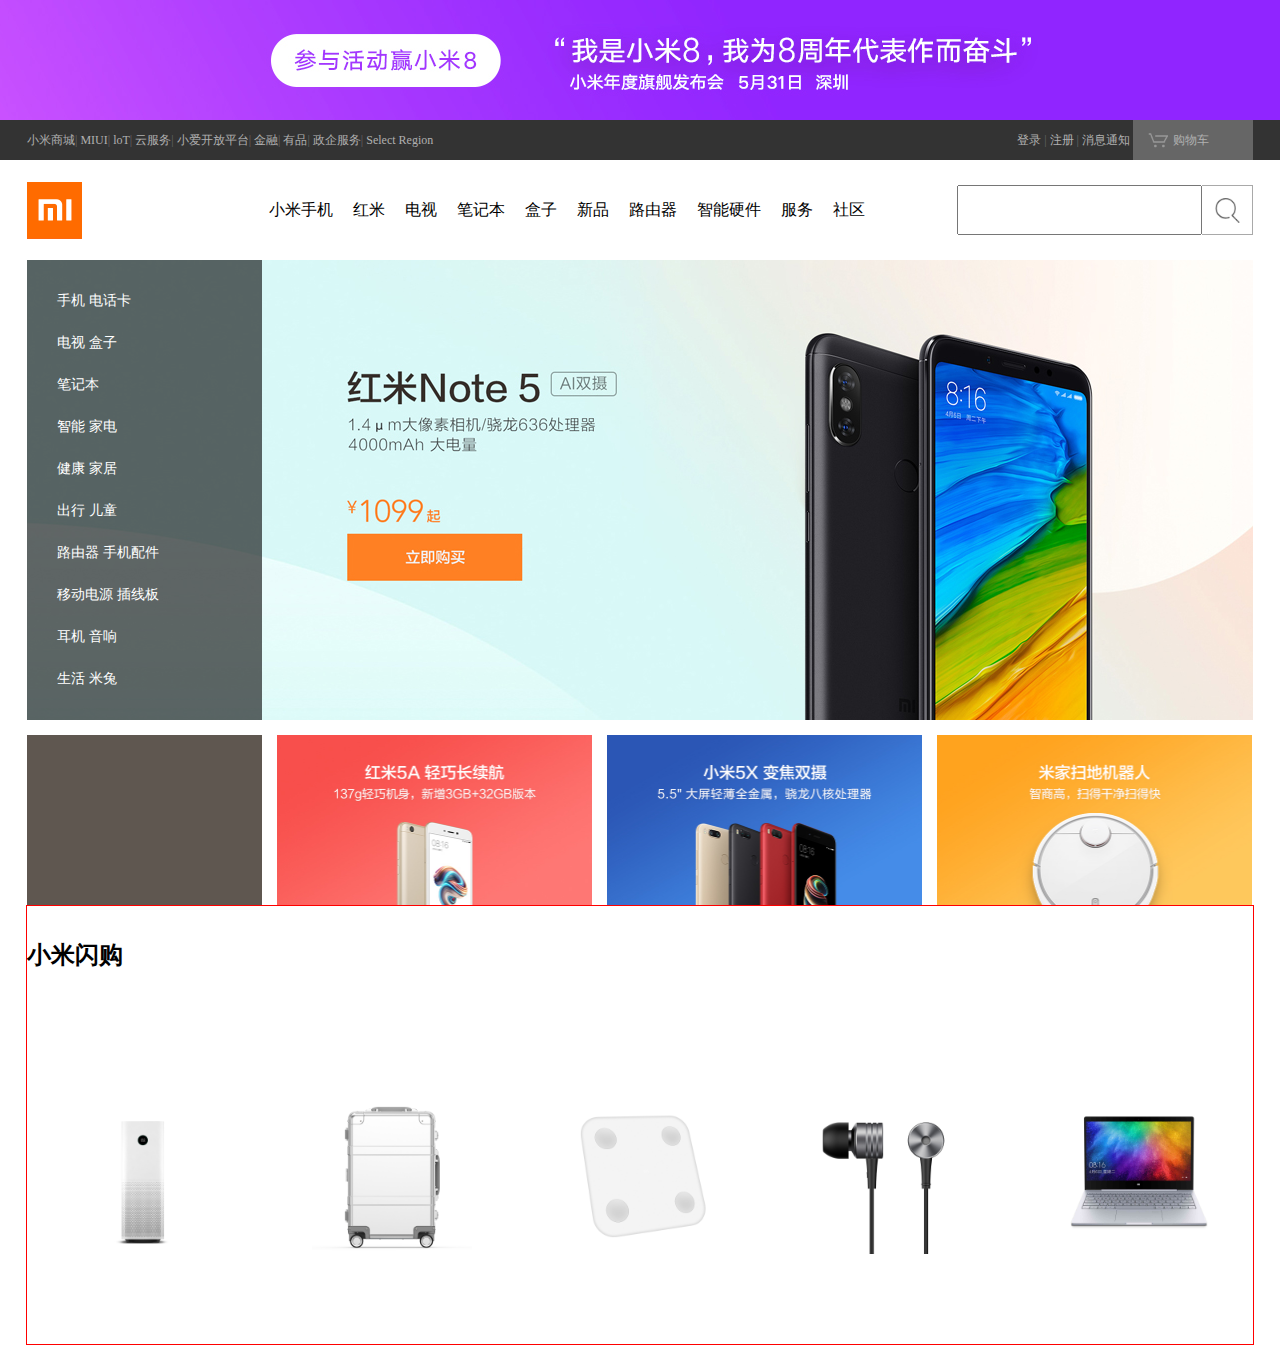
==== mi/index.html @ 854b203d "mi" ====
<!DOCTYPE html>
<html lang="en">
<head>
  <meta charset="UTF-8">
  <title>xiaomi</title>   
  <style type="text/less">
   body {
      margin: 0; 
      width:100%;
    }
    .tou {
      width:100%;
      height:120px;
      background-image:url(head.jpg);
      background-position:center;
      xtext-indent:-9999em;
      min-width:1226px;
      a {
      display: block;
      width: 100%;
      height: 120px;
    }
    }
    .daohang {
      width: 100%;
      height:40px;
      background:#333;
      box-sizing: border-box;
      div {
        width:1226px;
        height:40px;
        margin:0 auto;
        vertical-align: middle;
        background:#333;
        ul {
          font-size:12px;
        }
        .youdaohang {          
          float: right;
          height:40px;
          .gwc {
            xfont-size:0;
            position: relative;
            display: inline-block;
            box-sizing: border-box;
            background-color: #666666;
            background-image:url(gwc1.png);
            background-repeat: no-repeat;            
            background-size:20px 20px;
            background-position:15px;
            width:120px;
            height:40px;
            line-height:40px;
            padding-left:40px;            
            ul {              
              xdisplay: none;
              overflow: hidden;
              position:absolute;
              width:320px;
              xheight:80px;
              top:100%;
              right:0%;
              color:black;
              background:white;
              z-index:50;
              max-height:0px;
              xborder:1px solid rgb(237,237,237);
              border-top:none;
              box-shadow: 0 5px 10px #ddd;
              transform:translateY(-5px);
              li {
                display: inline-block;
                width:320px;
                xheight:20px;
                text-align: center;
                background-color: white;
                xborder:1px solid black;
                xborder-top:none;
                xvertical-align: top;
                margin:0;
                padding:0;
              }
            } 
          }
          
          .gwc:hover {
            background-image:url(gwc2.png);
            background-repeat: no-repeat;
            background-repeat: no-repeat;            
            background-size:20px 20px;
            background-position:15px;
            background-color: white;            
          }
          .gwc:hover a {
            width:120px;
            height:40px;
            color:#ff6700;
          }
          .gwc:hover ul {
              xdisplay: block; 
              max-height: 200px;  
              transition:1s;
              transform:translateY(0px);
            }
        } 
        ul {
        display: inline-block;
        margin :0;
        padding:0;
        line-height:40px;
        span {
          color:#666666;
        }
        
        li {
          display: inline-block;
          font-size:12px;

          a {
            text-decoration:none;
            color: #b0b0b0;
          }
          a:hover {
            color:white;
          }
        }       
      }
      }  
    }
    .cd1 {
      width:100%;
      height:100px;
      box-sizing: border-box;
      position:relative;
    .cd2 {
      xposition: relative;
      width:1226px;
      height:100px;
      margin:0 auto;
      background-color:white;
      .sousuo {
        float:right;
        width:296px;
        height:50px;
        margin-top:25px;
      }
    .cd {
      float: left;
      width:850px;
      height:100px;
      xtransition:height 1s;
      div {
        display: inline-block;
        transition:height 1s;
        .xiala1 {
          height:0;
          overflow: hidden;
          position:absolute;
          display: inline-block;
          xlist-style-type:none;
          padding:0;
          margin:0;
          width:100%;
          background-color: red; 
          z-index:50;
          top:100%;
          left:0;
          .xiala2 {
            width:1226px;
            margin:0 auto;
            list-style-type:none;
            padding:0;
            li {
              float:left;
              width:200px;
              height:230px;
            }
          }         
        }
        a {
          text-decoration:none;
          color: black;
          span {
            line-height: 100px;
            font-size:16px;
            margin:8px;
          }
        }
        a:hover {
          color:#ff6700;
        }        
      }
      div:hover > .xiala1{
        z-index:55;
      }     
    }
    .cd:hover .xiala1{
        height:230px;
        transition:height 1s .5s;
    }
    .sousuo1 {
      float:right;
      height:50px;
      width:296px;
      margin-top:25px;
      right:0;

      .sousuo2 {
        height:50px;
        width:296px;
        position:relative; 
        .sousuo3 {
          width:245px;
          height:50px;
          box-sizing: border-box;                   
        }
        .sousuo3:focus + .guanjianci{
          display: block;
        }
        .guanjianci {  
            font-size:12px;          
            position:absolute;
            top:100%;
            list-style-type: none;
            padding:0;
            margin:0;
            width:245px;
            height:300px;
            border:1px solid rgb(255,103,0);
            z-index:1000;
            display: none;
            background-color: white;
            li {
              line-height:30px;
              height:30px;
              a {
                color:rgb(119,119,119);
                text-decoration:none;
                padding:15px;                
              }
            }
          }
        .anniu {
          float: right;
          top:0;
          height:50px;
          width:51px;
          cursor:pointer;
          border:1px solid rgb(169,169,169);
          border-left:none;
          box-sizing:border-box;
          background-image: url(search.png);
          background-repeat: no-repeat;          
          xbackground-size:38px 46px ;
          background-position: 50% 50%;
          background-color: white;
          color:rgba(0,0,0,0);
          background-size: 25px;
        }
      }
    }
    .logo {
      float:left;
      display: block;
      width:55px;
      height:62px;
      margin:22px;
      margin-left:0;      
      background-image: url(logo.png);
      background-repeat: no-repeat;
      vertical-align:middle;
    }
    .k {
      float: left;
      height:100px;
      width:142px;
      padding-right:15px;
    }
  }
  }
  .djlb1 {
    width:100%;
    height:640px;
    box-sizing: border-box;
    .djlb2 {
       position: relative;
      width:1226px;
      height:460px;
      margin:0 auto;
      .lb {     
      width:1226px;
      height:460px;
        img {
          position:absolute;
          width:1226px;
          height:460px;
          left:0;
        }  
      }
      .dj1 {
        position: absolute;
        width:235px;
        height:460px;
        left:0;
        top:0;
        z-index: 30;
        background-color: rgba(0,0,0,0.6);
        .dj2 {
          width:235px;
          height:420px;
          padding:20px 0;
          ul {
            list-style-type:none;
            padding:0;
            margin:0;
            li {
              width:205px;
              height:42px;
              font-size:14px;
              line-height: 42px;
              text-align: left;
              padding-left:30px;
              color:white;
            }
            li:hover {
              cursor:pointer;
              background-color: #ff6700;
            }
          }
        }
      }      
    }
  }
  .nr1 {
    width:100%;
    height:185px;
    .nr12 {
      width:1226px;
      height:185px;
      margin:0 auto;
      .s1 {
        float: left;
        width:235px;
        height:170px;
        margin-top:15px;
        margin-right:15px;
        background-color: rgb(95,87,80);
      } 
      .s2 {
        float: left;
        width:315px;
        height:170px;
        margin-top:15px;
        margin-right:15px;
        img {
        width:315px;
        height:170px;
      }
      } 
      .s3 {
        float: left;
        width:315px;
        height:170px;
        margin-top:15px;
        margin-right:15px;
        img {
        width:315px;
        height:170px;
      } 
      } 
      .s4 {
        float: left;
        width:315px;
        height:170px;
        margin-top:15px;
        img {
        width:315px;
        height:170px;
      }
      } 
    }
  }
  .sg1 {
    width:100%;
    height:438px;
    .sg2 {
      width:1226px;
      height:438px;
      margin:0 auto;
      border:1px solid red;
      h2 {
        width:1226px;
        height:58px;
        line-height: 58px;
      }
      .s1 {
        width:234px;
        height:340px;
        float:left;
        margin-right:14px;
        background-image: url(s1.jpg);
        background-size:160px 160px;
        background-repeat: no-repeat;
        background-position:center;
      } 
      .s2 {
        width:234px;
        height:340px;
        float:left;
        margin-right:14px;
        background-image: url(s2.jpg);
        background-size:160px 160px;
        background-repeat: no-repeat;
        background-position:center;

      } 
      .s3 {
        width:234px;
        height:340px;
        float:left;
        margin-right:14px;
        background-image: url(s3.jpg);
        background-size:160px 160px;
        background-repeat: no-repeat;
        background-position:center;

      } 
      .s4 {
        width:234px;
        height:340px;
        float:left;
        margin-right:14px;
        background-image: url(s4.jpg);
        background-size:160px 160px;
        background-repeat: no-repeat;
        background-position:center;

      } 
      .s5 {
        width:234px;
        height:340px;
        float:left;
        background-image: url(s5.jpg);
        background-size:160px 160px;
        background-repeat: no-repeat;
        background-position:center;

      } 
    }
  }
  </style>
</head>
<body>
  <div class="tou"><a href="https://www.mi.com/a/h/5857.html?client_id=180100041086&masid=17409.0368"></a></div>
  <div class="daohang">
    <div>
    <ul>
      <li><a href="https://www.mi.com/index.html">小米商城</a><span>|</span></li>
      <li><a href="https://www.miui.com/">MIUI</a><span>|</span></li>
      <li><a href="https://iot.mi.com/index.html">loT</a><span>|</span></li>
      <li><a href="https://i.mi.com/">云服务</a><span>|</span></li>
      <li><a href="https://shuidi.mi.com/">小爱开放平台</a><span>|</span></li>
      <li><a href="https://jr.mi.com/?from=micom">金融</a><span>|</span></li>
      <li><a href="https://youpin.mi.com/">有品</a><span>|</span></li>
      <li><a href="https://b.mi.com/?client_id=180100031058&masid=17409.0358">政企服务</a><span>|</span></li>
      <li><a href="https://www.mi.com/index.html#J_modal-globalSites">Select Region</a></li>
    </ul>
    <ul class="youdaohang">
      <li><a href="">登录</a><span> |</span></li>
      <li><a href="">注册</a><span> |</span></li>
      <li><a href="">消息通知</a></li>
      <li class="gwc"><a href="">购物车 <span>(0)</span></a>
        <ul>
          <li>1</li>
          <li>2</li>
          <li>3</li>
        </ul>
      </li>
    </ul>
    </div>
  </div>
  <div class="cd1">
    <div class="cd2">
      <div class="logo"><a href="https://www.mi.com/index.html"></a></div>
      <div class="cd">
        <div class="k"></div>
        <div class="xmsj"><a href=""><span>小米手机</span></a>
          <div class="xiala1">
            <ul class="xiala2">
              <li>产品1</li>
              <li>产品2</li>
              <li>产品3</li>
              <li>产品4</li>
            </ul>
          </div> 
        </div>          
        <div class="hm"><a href=""><span>红米</span></a>
          <div class="xiala1" style="background-color:blue">
            <ul class="xiala2">
              <li>产品1</li>
              <li>产品2</li>
              <li>产品3</li>
              <li>产品4</li>
            </ul>
          </div> 
        </div>
        <div class="ds"><a href=""><span>电视</span></a>
          <div class="xiala1" style="background-color:yellow">
            <ul class="xiala2">
              <li>产品1</li>
              <li>产品2</li>
              <li>产品3</li>
              <li>产品4</li>
            </ul>
          </div> 
        </div>
        <div class="bjb"><a href=""><span>笔记本</span></a>
          <div class="xiala1" style="background-color:green">
            <ul class="xiala2">
              <li>产品1</li>
              <li>产品2</li>
              <li>产品3</li>
              <li>产品4</li>
            </ul>
          </div> 
        </div>
        <div class="hz"><a href=""><span>盒子</span></a>
          <div class="xiala1" style="background-color:pink">
            <ul class="xiala2">
              <li>产品1</li>
              <li>产品2</li>
              <li>产品3</li>
              <li>产品4</li>
            </ul>
          </div> 
        </div>
        <div class="xp"><a href=""><span>新品</span></a></div>
        <div class="lyq"><a href=""><span>路由器</span></a></div>
        <div class="znyj"><a href=""><span>智能硬件</span></a></div>
        <div class="fw"><a href=""><span>服务</span></a></div>
        <div class="sq"><a href=""><span>社区</span></a></div>
      </div>    
      <div class="sousuo1">
        <form class="sousuo2">
          <input class="sousuo3" type="text" name="sousuo">
            <ul class="guanjianci">
              <li><a href="#">小米6X</a></li>
              <li><a href="#">小米MIX 2S</a></li>
              <li><a href="#">黑鲨游戏手机</a></li>
              <li><a href="#">红米Noto 5</a></li>
              <li><a href="#">红米5A</a></li>
            </ul>
          <input class="anniu" type="submit">
        </form>
        
      </div>
    </div>
  </div>
  <div class="djlb1">
   <div class="djlb2">
    <div class="dj1">
      <div class="dj2">
        <ul>
          <li>手机 电话卡</li>
          <li>电视 盒子</li>
          <li>笔记本</li>
          <li>智能 家电</li>
          <li>健康 家居</li>
          <li>出行 儿童</li>
          <li>路由器 手机配件</li>
          <li>移动电源 插线板</li>
          <li>耳机 音响</li>
          <li>生活 米兔</li>
        </ul>
      </div>
    </div>
    <div class="lb"><img src="lunbo1.jpg"></div>
  </div>
  <div class="nr1">
    <div class="nr12">
      <div class="s1"></div>
      <div class="s2"><a href="https://item.mi.com/product/10000083.html"><img src="nr1.jpg" alt=""></a></div>
      <div class="s3"><a href="https://item.mi.com/product/10000064.html"><img src="nr2.jpg" alt=""></a></div>
      <div class="s4"><a href="http://www.mi.com/roomrobot"><img src="nr3.jpg" alt=""></a></div>      
    </div>
  </div>
  <div class="sg1">
    <div class="sg2">
      <h2>小米闪购</h2>
      <div class="sg3">
      <div class="s1"></div>
      <div class="s2"></div>
      <div class="s3"></div>
      <div class="s4"></div>
      <div class="s5"></div>
      <div class="s6"></div>
      </div>
    </div>  
  </div>
</body>
<script src="less.min.js"></script>
</html>
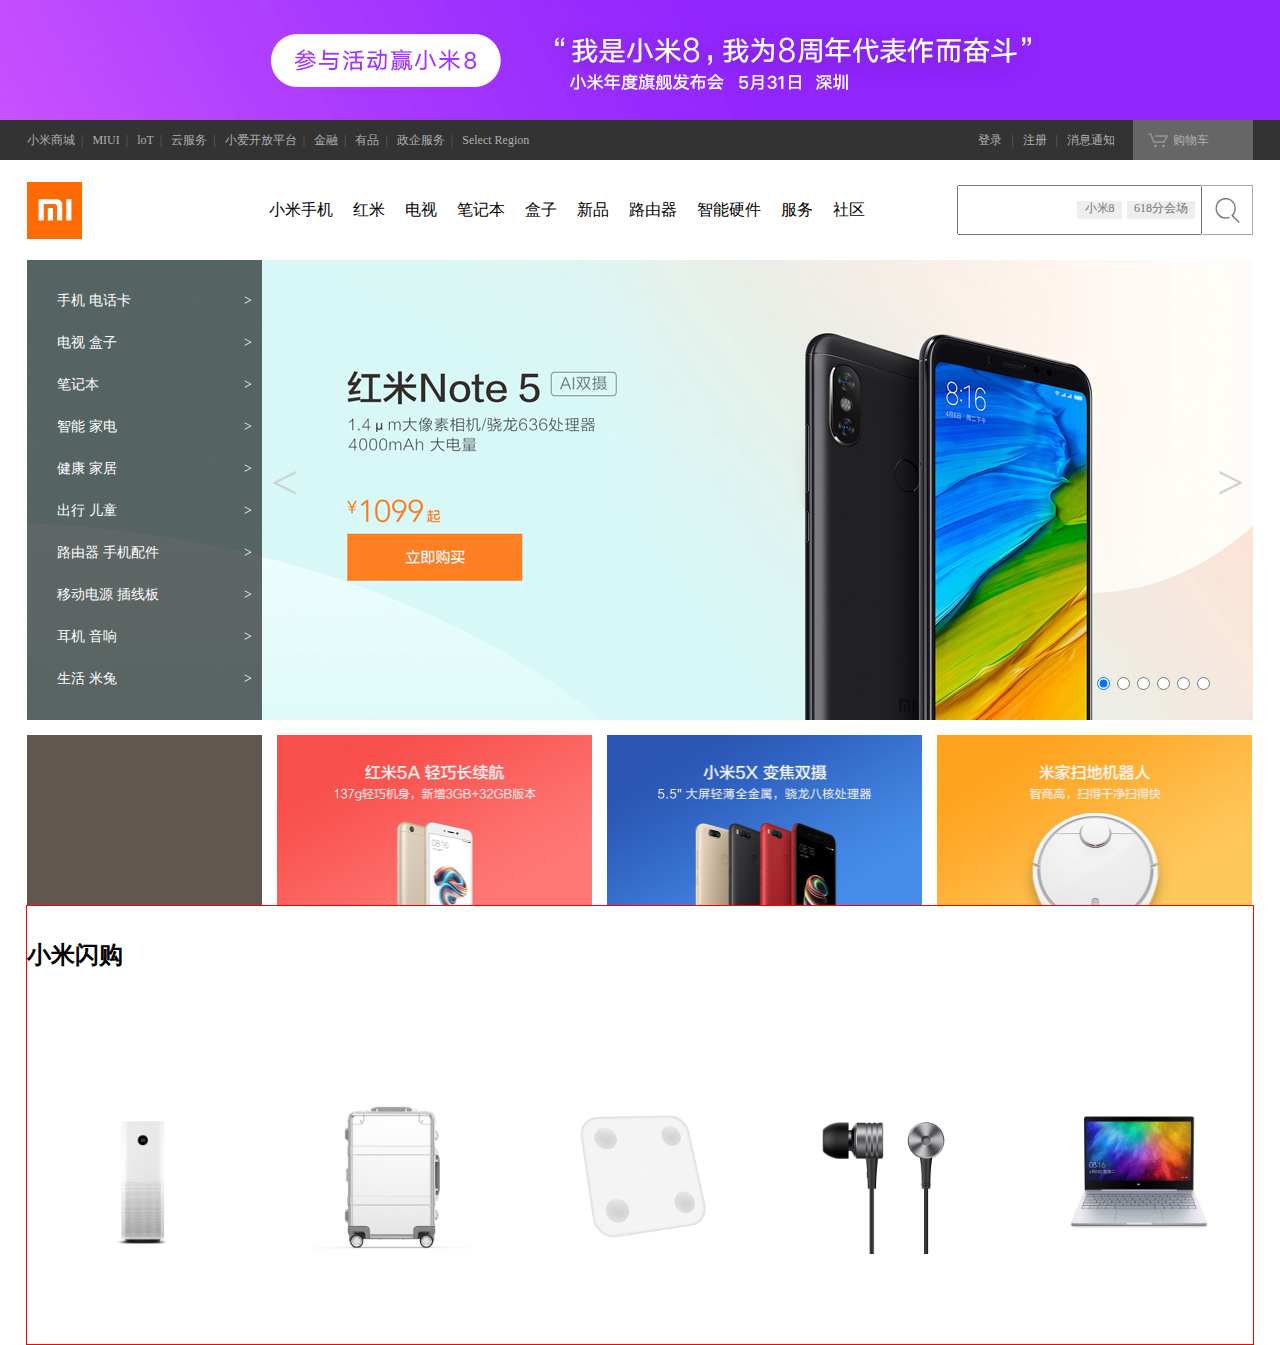
==== commit f800bb92: "6/14" ====
--- a/mi/index.html
+++ b/mi/index.html
@@ -3,452 +3,7 @@
 <head>
   <meta charset="UTF-8">
   <title>xiaomi</title>   
-  <style type="text/less">
-   body {
-      margin: 0; 
-      width:100%;
-    }
-    .tou {
-      width:100%;
-      height:120px;
-      background-image:url(head.jpg);
-      background-position:center;
-      xtext-indent:-9999em;
-      min-width:1226px;
-      a {
-      display: block;
-      width: 100%;
-      height: 120px;
-    }
-    }
-    .daohang {
-      width: 100%;
-      height:40px;
-      background:#333;
-      box-sizing: border-box;
-      div {
-        width:1226px;
-        height:40px;
-        margin:0 auto;
-        vertical-align: middle;
-        background:#333;
-        ul {
-          font-size:12px;
-        }
-        .youdaohang {          
-          float: right;
-          height:40px;
-          .gwc {
-            xfont-size:0;
-            position: relative;
-            display: inline-block;
-            box-sizing: border-box;
-            background-color: #666666;
-            background-image:url(gwc1.png);
-            background-repeat: no-repeat;            
-            background-size:20px 20px;
-            background-position:15px;
-            width:120px;
-            height:40px;
-            line-height:40px;
-            padding-left:40px;            
-            ul {              
-              xdisplay: none;
-              overflow: hidden;
-              position:absolute;
-              width:320px;
-              xheight:80px;
-              top:100%;
-              right:0%;
-              color:black;
-              background:white;
-              z-index:50;
-              max-height:0px;
-              xborder:1px solid rgb(237,237,237);
-              border-top:none;
-              box-shadow: 0 5px 10px #ddd;
-              transform:translateY(-5px);
-              li {
-                display: inline-block;
-                width:320px;
-                xheight:20px;
-                text-align: center;
-                background-color: white;
-                xborder:1px solid black;
-                xborder-top:none;
-                xvertical-align: top;
-                margin:0;
-                padding:0;
-              }
-            } 
-          }
-          
-          .gwc:hover {
-            background-image:url(gwc2.png);
-            background-repeat: no-repeat;
-            background-repeat: no-repeat;            
-            background-size:20px 20px;
-            background-position:15px;
-            background-color: white;            
-          }
-          .gwc:hover a {
-            width:120px;
-            height:40px;
-            color:#ff6700;
-          }
-          .gwc:hover ul {
-              xdisplay: block; 
-              max-height: 200px;  
-              transition:1s;
-              transform:translateY(0px);
-            }
-        } 
-        ul {
-        display: inline-block;
-        margin :0;
-        padding:0;
-        line-height:40px;
-        span {
-          color:#666666;
-        }
-        
-        li {
-          display: inline-block;
-          font-size:12px;
-
-          a {
-            text-decoration:none;
-            color: #b0b0b0;
-          }
-          a:hover {
-            color:white;
-          }
-        }       
-      }
-      }  
-    }
-    .cd1 {
-      width:100%;
-      height:100px;
-      box-sizing: border-box;
-      position:relative;
-    .cd2 {
-      xposition: relative;
-      width:1226px;
-      height:100px;
-      margin:0 auto;
-      background-color:white;
-      .sousuo {
-        float:right;
-        width:296px;
-        height:50px;
-        margin-top:25px;
-      }
-    .cd {
-      float: left;
-      width:850px;
-      height:100px;
-      xtransition:height 1s;
-      div {
-        display: inline-block;
-        transition:height 1s;
-        .xiala1 {
-          height:0;
-          overflow: hidden;
-          position:absolute;
-          display: inline-block;
-          xlist-style-type:none;
-          padding:0;
-          margin:0;
-          width:100%;
-          background-color: red; 
-          z-index:50;
-          top:100%;
-          left:0;
-          .xiala2 {
-            width:1226px;
-            margin:0 auto;
-            list-style-type:none;
-            padding:0;
-            li {
-              float:left;
-              width:200px;
-              height:230px;
-            }
-          }         
-        }
-        a {
-          text-decoration:none;
-          color: black;
-          span {
-            line-height: 100px;
-            font-size:16px;
-            margin:8px;
-          }
-        }
-        a:hover {
-          color:#ff6700;
-        }        
-      }
-      div:hover > .xiala1{
-        z-index:55;
-      }     
-    }
-    .cd:hover .xiala1{
-        height:230px;
-        transition:height 1s .5s;
-    }
-    .sousuo1 {
-      float:right;
-      height:50px;
-      width:296px;
-      margin-top:25px;
-      right:0;
-
-      .sousuo2 {
-        height:50px;
-        width:296px;
-        position:relative; 
-        .sousuo3 {
-          width:245px;
-          height:50px;
-          box-sizing: border-box;                   
-        }
-        .sousuo3:focus + .guanjianci{
-          display: block;
-        }
-        .guanjianci {  
-            font-size:12px;          
-            position:absolute;
-            top:100%;
-            list-style-type: none;
-            padding:0;
-            margin:0;
-            width:245px;
-            height:300px;
-            border:1px solid rgb(255,103,0);
-            z-index:1000;
-            display: none;
-            background-color: white;
-            li {
-              line-height:30px;
-              height:30px;
-              a {
-                color:rgb(119,119,119);
-                text-decoration:none;
-                padding:15px;                
-              }
-            }
-          }
-        .anniu {
-          float: right;
-          top:0;
-          height:50px;
-          width:51px;
-          cursor:pointer;
-          border:1px solid rgb(169,169,169);
-          border-left:none;
-          box-sizing:border-box;
-          background-image: url(search.png);
-          background-repeat: no-repeat;          
-          xbackground-size:38px 46px ;
-          background-position: 50% 50%;
-          background-color: white;
-          color:rgba(0,0,0,0);
-          background-size: 25px;
-        }
-      }
-    }
-    .logo {
-      float:left;
-      display: block;
-      width:55px;
-      height:62px;
-      margin:22px;
-      margin-left:0;      
-      background-image: url(logo.png);
-      background-repeat: no-repeat;
-      vertical-align:middle;
-    }
-    .k {
-      float: left;
-      height:100px;
-      width:142px;
-      padding-right:15px;
-    }
-  }
-  }
-  .djlb1 {
-    width:100%;
-    height:640px;
-    box-sizing: border-box;
-    .djlb2 {
-       position: relative;
-      width:1226px;
-      height:460px;
-      margin:0 auto;
-      .lb {     
-      width:1226px;
-      height:460px;
-        img {
-          position:absolute;
-          width:1226px;
-          height:460px;
-          left:0;
-        }  
-      }
-      .dj1 {
-        position: absolute;
-        width:235px;
-        height:460px;
-        left:0;
-        top:0;
-        z-index: 30;
-        background-color: rgba(0,0,0,0.6);
-        .dj2 {
-          width:235px;
-          height:420px;
-          padding:20px 0;
-          ul {
-            list-style-type:none;
-            padding:0;
-            margin:0;
-            li {
-              width:205px;
-              height:42px;
-              font-size:14px;
-              line-height: 42px;
-              text-align: left;
-              padding-left:30px;
-              color:white;
-            }
-            li:hover {
-              cursor:pointer;
-              background-color: #ff6700;
-            }
-          }
-        }
-      }      
-    }
-  }
-  .nr1 {
-    width:100%;
-    height:185px;
-    .nr12 {
-      width:1226px;
-      height:185px;
-      margin:0 auto;
-      .s1 {
-        float: left;
-        width:235px;
-        height:170px;
-        margin-top:15px;
-        margin-right:15px;
-        background-color: rgb(95,87,80);
-      } 
-      .s2 {
-        float: left;
-        width:315px;
-        height:170px;
-        margin-top:15px;
-        margin-right:15px;
-        img {
-        width:315px;
-        height:170px;
-      }
-      } 
-      .s3 {
-        float: left;
-        width:315px;
-        height:170px;
-        margin-top:15px;
-        margin-right:15px;
-        img {
-        width:315px;
-        height:170px;
-      } 
-      } 
-      .s4 {
-        float: left;
-        width:315px;
-        height:170px;
-        margin-top:15px;
-        img {
-        width:315px;
-        height:170px;
-      }
-      } 
-    }
-  }
-  .sg1 {
-    width:100%;
-    height:438px;
-    .sg2 {
-      width:1226px;
-      height:438px;
-      margin:0 auto;
-      border:1px solid red;
-      h2 {
-        width:1226px;
-        height:58px;
-        line-height: 58px;
-      }
-      .s1 {
-        width:234px;
-        height:340px;
-        float:left;
-        margin-right:14px;
-        background-image: url(s1.jpg);
-        background-size:160px 160px;
-        background-repeat: no-repeat;
-        background-position:center;
-      } 
-      .s2 {
-        width:234px;
-        height:340px;
-        float:left;
-        margin-right:14px;
-        background-image: url(s2.jpg);
-        background-size:160px 160px;
-        background-repeat: no-repeat;
-        background-position:center;
-
-      } 
-      .s3 {
-        width:234px;
-        height:340px;
-        float:left;
-        margin-right:14px;
-        background-image: url(s3.jpg);
-        background-size:160px 160px;
-        background-repeat: no-repeat;
-        background-position:center;
-
-      } 
-      .s4 {
-        width:234px;
-        height:340px;
-        float:left;
-        margin-right:14px;
-        background-image: url(s4.jpg);
-        background-size:160px 160px;
-        background-repeat: no-repeat;
-        background-position:center;
-
-      } 
-      .s5 {
-        width:234px;
-        height:340px;
-        float:left;
-        background-image: url(s5.jpg);
-        background-size:160px 160px;
-        background-repeat: no-repeat;
-        background-position:center;
-
-      } 
-    }
-  }
-  </style>
+  <link rel="stylesheet" type="text/less" href="mi.less">
 </head>
 <body>
   <div class="tou"><a href="https://www.mi.com/a/h/5857.html?client_id=180100041086&masid=17409.0368"></a></div>
@@ -534,15 +89,42 @@
             </ul>
           </div> 
         </div>
-        <div class="xp"><a href=""><span>新品</span></a></div>
-        <div class="lyq"><a href=""><span>路由器</span></a></div>
-        <div class="znyj"><a href=""><span>智能硬件</span></a></div>
+        <div class="xp"><a href=""><span>新品</span></a>
+          <div class="xiala1" style="background-color:orange">
+            <ul class="xiala2">
+              <li>产品1</li>
+              <li>产品2</li>
+              <li>产品3</li>
+              <li>产品4</li>
+            </ul>
+          </div> 
+        </div>
+        <div class="lyq"><a href=""><span>路由器</span></a>
+          <div class="xiala1" style="background-color:cyan">
+            <ul class="xiala2">
+              <li>产品1</li>
+              <li>产品2</li>
+              <li>产品3</li>
+              <li>产品4</li>
+            </ul>
+          </div> 
+        </div>
+        <div class="znyj"><a href=""><span>智能硬件</span></a>
+          <div class="xiala1" style="background-color:brown">
+            <ul class="xiala2">
+              <li>产品1</li>
+              <li>产品2</li>
+              <li>产品3</li>
+              <li>产品4</li>
+            </ul>
+          </div>
+        </div>
         <div class="fw"><a href=""><span>服务</span></a></div>
         <div class="sq"><a href=""><span>社区</span></a></div>
       </div>    
       <div class="sousuo1">
         <form class="sousuo2">
-          <input class="sousuo3" type="text" name="sousuo">
+          <input class="sousuo3" type="text" name="sousuo" autocomplete="off">
             <ul class="guanjianci">
               <li><a href="#">小米6X</a></li>
               <li><a href="#">小米MIX 2S</a></li>
@@ -550,6 +132,10 @@
               <li><a href="#">红米Noto 5</a></li>
               <li><a href="#">红米5A</a></li>
             </ul>
+          <!-- <input class="gjc1" type"text" placeholder="小米8"> -->
+          <div class="gjc1"><a href="#">小米8</a></div>
+          <div class="gjc2"><a href="#">618分会场</a></div>
+          <!-- <input class="gjc2" type"text" placeholder="618分会场"> -->  
           <input class="anniu" type="submit">
         </form>
         
@@ -561,20 +147,289 @@
     <div class="dj1">
       <div class="dj2">
         <ul>
-          <li>手机 电话卡</li>
-          <li>电视 盒子</li>
-          <li>笔记本</li>
-          <li>智能 家电</li>
-          <li>健康 家居</li>
-          <li>出行 儿童</li>
-          <li>路由器 手机配件</li>
-          <li>移动电源 插线板</li>
-          <li>耳机 音响</li>
-          <li>生活 米兔</li>
+          <li class="lei">
+            <a href="#">手机 电话卡</a>
+              <ul>
+                <li>001</li>
+                <li>002</li>
+                <li>003</li>
+                <li>004</li>
+                <li>005</li>
+                <li>006</li>
+                <li>007</li>
+                <li>008</li>
+                <li>009</li>
+                <li>010</li>
+                <li>011</li>
+                <li>012</li>
+                <li>013</li>
+                <li>014</li>
+                <li>015</li>
+                <li>016</li>
+                <li>017</li>
+                <li>018</li>
+                <li>019</li>
+                <li>020</li>
+              </ul>
+          </li>
+          <li class="lei">
+            <a href="#">电视 盒子</a>
+              <ul>
+                <li>001</li>
+                <li>002</li>
+                <li>003</li>
+                <li>004</li>
+                <li>005</li>
+                <li>006</li>
+                <li>007</li>
+                <li>008</li>
+                <li>009</li>
+                <li>010</li>
+                <li>011</li>
+                <li>012</li>
+                <li>013</li>
+                <li>014</li>
+                <li>015</li>
+                <li>016</li>
+                <li>017</li>
+                <li>018</li>
+                <li>019</li>
+                <li>020</li>
+                <li>021</li>
+                <li>022</li>
+                <li>023</li>
+                <li>024</li>
+              </ul>
+          </li>
+          <li class="lei">
+            <a href="#">笔记本</a>
+              <ul>
+                <li>001</li>
+                <li>002</li>
+                <li>003</li>
+                <li>004</li>
+                <li>005</li>
+                <li>006</li>
+                <li>007</li>
+                <li>008</li>
+                <li>009</li>
+                <li>010</li>
+                <li>011</li>
+                <li>012</li>
+                <li>013</li>
+                <li>014</li>
+                <li>015</li>
+                <li>016</li>
+                <li>017</li>
+                <li>018</li>
+                <li>019</li>
+                <li>020</li>
+              </ul>
+          </li>
+          <li class="lei">
+            <a href="#">智能 家电</a>
+              <ul>
+                <li>001</li>
+                <li>002</li>
+                <li>003</li>
+                <li>004</li>
+                <li>005</li>
+                <li>006</li>
+                <li>007</li>
+                <li>008</li>
+                <li>009</li>
+                <li>010</li>
+                <li>011</li>
+                <li>012</li>
+                <li>013</li>
+                <li>014</li>
+                <li>015</li>
+                <li>016</li>
+                <li>017</li>
+                <li>018</li>
+                <li>019</li>
+                <li>020</li>
+                <li>021</li>
+                <li>022</li>
+                <li>023</li>
+                <li>024</li>
+              </ul>
+          </li>
+          <li class="lei">
+            <a href="#">健康 家居</a>
+              <ul>
+                <li>001</li>
+                <li>002</li>
+                <li>003</li>
+                <li>004</li>
+                <li>005</li>
+                <li>006</li>
+                <li>007</li>
+                <li>008</li>
+                <li>009</li>
+                <li>010</li>
+                <li>011</li>
+                <li>012</li>
+                <li>013</li>
+                <li>014</li>
+                <li>015</li>
+                <li>016</li>
+                <li>017</li>
+                <li>018</li>
+                <li>019</li>
+                <li>020</li>
+                <li>021</li>
+                <li>022</li>
+                <li>023</li>
+              </ul>
+          </li>
+          <li class="lei">
+            <a href="#">出行 儿童</a>
+              <ul>
+                <li>001</li>
+                <li>002</li>
+                <li>003</li>
+                <li>004</li>
+                <li>005</li>
+                <li>006</li>
+                <li>007</li>
+                <li>008</li>
+                <li>009</li>
+                <li>010</li>
+                <li>011</li>
+                <li>012</li>
+                <li>013</li>
+                <li>014</li>
+                <li>015</li>
+                <li>016</li>
+                <li>017</li>
+                <li>018</li>
+                <li>019</li>
+                <li>020</li>
+                <li>021</li>
+                <li>022</li>
+              </ul>
+          </li>
+          <li class="lei">
+            <a href="#">路由器 手机配件</a>
+            <ul>
+                <li>001</li>
+                <li>002</li>
+                <li>003</li>
+                <li>004</li>
+                <li>005</li>
+                <li>006</li>
+                <li>007</li>
+                <li>008</li>
+                <li>009</li>
+                <li>010</li>
+                <li>011</li>
+                <li>012</li>
+                <li>013</li>
+                <li>014</li>
+                <li>015</li>
+                <li>016</li>
+                <li>017</li>
+                <li>018</li>
+                <li>019</li>
+              </ul>
+          </li>
+          <li class="lei">
+            <a href="#">移动电源 插线板</a>
+              <ul>
+                <li>001</li>
+                <li>002</li>
+                <li>003</li>
+                <li>004</li>
+                <li>005</li>
+                <li>006</li>
+                <li>007</li>
+                <li>008</li>
+                <li>009</li>
+                <li>010</li>
+                <li>011</li>
+                <li>012</li>
+                <li>013</li>
+                <li>014</li>
+              </ul>
+          </li>
+          <li class="lei">
+            <a href="#">耳机 音响</a>
+              <ul>
+                <li>001</li>
+                <li>002</li>
+                <li>003</li>
+                <li>004</li>
+                <li>005</li>
+                <li>006</li>
+                <li>007</li>
+                <li>008</li>
+                <li>009</li>
+                <li>010</li>
+                <li>011</li>
+                <li>012</li>
+                <li>013</li>
+                <li>014</li>
+                <li>015</li>
+                <li>016</li>
+                <li>017</li>
+                <li>018</li>
+                <li>019</li>
+                <li>020</li>
+                <li>021</li>
+                <li>022</li>
+                <li>023</li>
+                <li>024</li>
+              </ul>
+          </li>
+          <li class="lei">
+            <a href="#">生活 米兔</a>
+              <ul>
+                <li>001</li>
+                <li>002</li>
+                <li>003</li>
+                <li>004</li>
+                <li>005</li>
+                <li>006</li>
+                <li>007</li>
+                <li>008</li>
+                <li>009</li>
+                <li>010</li>
+                <li>011</li>
+                <li>012</li>
+                <li>013</li>
+                <li>014</li>
+                <li>015</li>
+                <li>016</li>
+                <li>017</li>
+                <li>018</li>
+                <li>019</li>
+                <li>020</li>
+                <li>021</li>
+                <li>022</li>
+                <li>023</li>
+                <li>024</li>
+              </ul>
+          </li>
         </ul>
       </div>
+    </div>    
+    <div class="lb">
+      <input id="s1" type="radio" name="lb" checked>
+      <img src="lunbo1.jpg">
+      <input id="s2" type="radio" name="lb">
+      <img src="lunbo2.jpg">
+      <input id="s3" type="radio" name="lb">
+      <img src="lunbo3.jpg">
+      <input id="s4" type="radio" name="lb">
+      <img src="lunbo4.jpg">
+      <input id="s5" type="radio" name="lb">
+      <img src="lunbo5.jpg">
+      <input id="s6" type="radio" name="lb">
+      <img src="lunbo6.jpg">
     </div>
-    <div class="lb"><img src="lunbo1.jpg"></div>
+    <div class="zjt">&lt;</div>
+    <div class="yjt">&gt;</div>
   </div>
   <div class="nr1">
     <div class="nr12">
